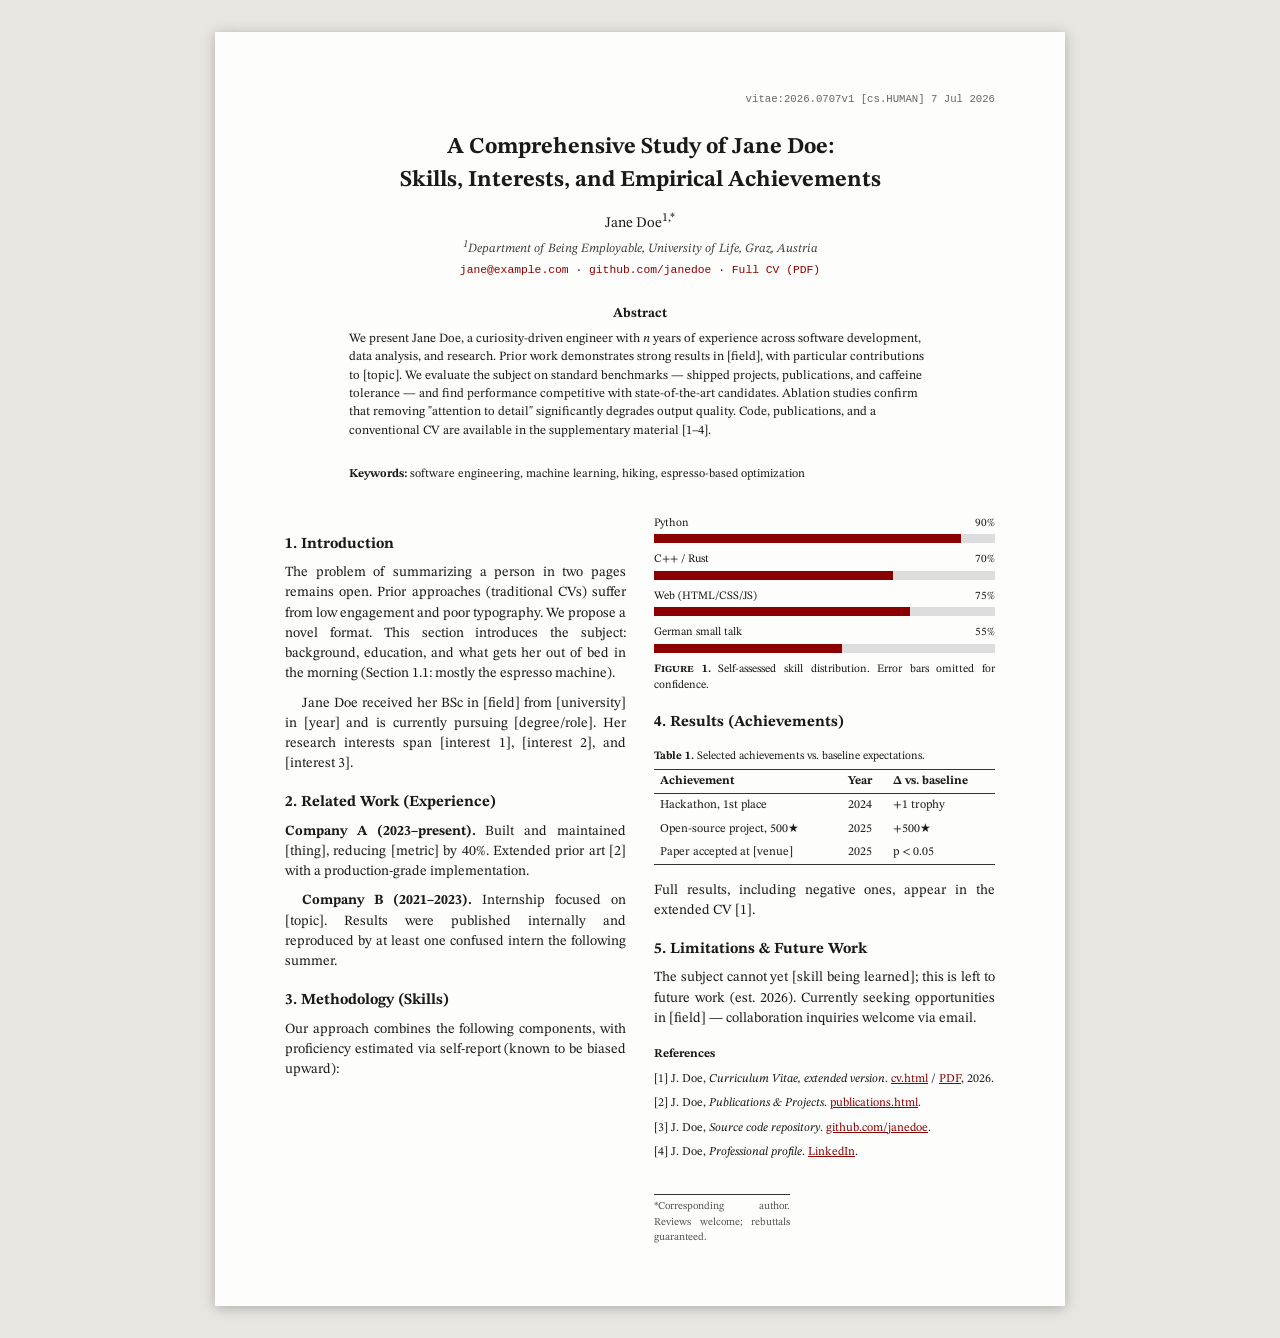
==== index.html @ f728c731 "Initial commit" ====
<!DOCTYPE html>
<html lang="en">
<head>
<meta charset="UTF-8">
<meta name="viewport" content="width=device-width, initial-scale=1.0">
<title>A Comprehensive Study of J. Doe — Curriculum Vitae</title>
<link rel="preconnect" href="https://fonts.googleapis.com">
<link href="https://fonts.googleapis.com/css2?family=STIX+Two+Text:ital,wght@0,400;0,600;0,700;1,400&display=swap" rel="stylesheet">
<link rel="stylesheet" href="style.css">
</head>
<body>
<div class="paper">

  <div class="arxiv-tag">vitae:2026.0707v1 [cs.HUMAN] 7 Jul 2026</div>

  <h1 class="title">A Comprehensive Study of Jane Doe:<br>Skills, Interests, and Empirical Achievements</h1>

  <div class="authors">Jane Doe<sup>1,*</sup></div>
  <div class="affil"><sup>1</sup>Department of Being Employable, University of Life, Graz, Austria</div>
  <div class="contact">
    <a href="mailto:jane@example.com">jane@example.com</a> ·
    <a href="https://github.com/janedoe">github.com/janedoe</a> ·
    <a href="cv.html">Full CV (PDF)</a>
  </div>

  <div class="abstract">
    <div class="label">Abstract</div>
    <p>We present Jane Doe, a curiosity-driven engineer with <i>n</i> years of experience across software development, data analysis, and research. Prior work demonstrates strong results in [field], with particular contributions to [topic]. We evaluate the subject on standard benchmarks — shipped projects, publications, and caffeine tolerance — and find performance competitive with state-of-the-art candidates. Ablation studies confirm that removing "attention to detail" significantly degrades output quality. Code, publications, and a conventional CV are available in the supplementary material [1–4].</p>
  </div>

  <div class="keywords"><b>Keywords:</b> software engineering, machine learning, hiking, espresso-based optimization</div>

  <div class="body-cols">

    <h2>1. Introduction</h2>
    <p class="noindent">The problem of summarizing a person in two pages remains open. Prior approaches (traditional CVs) suffer from low engagement and poor typography. We propose a novel format. This section introduces the subject: background, education, and what gets her out of bed in the morning (Section 1.1: mostly the espresso machine).</p>
    <p>Jane Doe received her BSc in [field] from [university] in [year] and is currently pursuing [degree/role]. Her research interests span [interest 1], [interest 2], and [interest 3].</p>

    <h2>2. Related Work (Experience)</h2>
    <p class="noindent"><b>Company A (2023–present).</b> Built and maintained [thing], reducing [metric] by 40%. Extended prior art [2] with a production-grade implementation.</p>
    <p><b>Company B (2021–2023).</b> Internship focused on [topic]. Results were published internally and reproduced by at least one confused intern the following summer.</p>

    <h2>3. Methodology (Skills)</h2>
    <p class="noindent">Our approach combines the following components, with proficiency estimated via self-report (known to be biased upward):</p>
    <figure>
      <div class="bar-label"><span>Python</span><span>90%</span></div>
      <div class="bar"><span style="width:90%"></span></div>
      <div class="bar-label"><span>C++ / Rust</span><span>70%</span></div>
      <div class="bar"><span style="width:70%"></span></div>
      <div class="bar-label"><span>Web (HTML/CSS/JS)</span><span>75%</span></div>
      <div class="bar"><span style="width:75%"></span></div>
      <div class="bar-label"><span>German small talk</span><span>55%</span></div>
      <div class="bar"><span style="width:55%"></span></div>
      <figcaption><b>Figure 1.</b> Self-assessed skill distribution. Error bars omitted for confidence.</figcaption>
    </figure>

    <h2>4. Results (Achievements)</h2>
    <figure>
      <table>
        <caption><b>Table 1.</b> Selected achievements vs. baseline expectations.</caption>
        <thead><tr><th>Achievement</th><th>Year</th><th>Δ vs. baseline</th></tr></thead>
        <tbody>
          <tr><td>Hackathon, 1st place</td><td>2024</td><td>+1 trophy</td></tr>
          <tr><td>Open-source project, 500★</td><td>2025</td><td>+500★</td></tr>
          <tr><td>Paper accepted at [venue]</td><td>2025</td><td>p &lt; 0.05</td></tr>
        </tbody>
      </table>
    </figure>
    <p class="noindent">Full results, including negative ones, appear in the extended CV [1].</p>

    <h2>5. Limitations &amp; Future Work</h2>
    <p class="noindent">The subject cannot yet [skill being learned]; this is left to future work (est. 2026). Currently seeking opportunities in [field] — collaboration inquiries welcome via email.</p>

    <h2 class="references">References</h2>
    <div class="references">
      <ol>
        <li>J. Doe, <i>Curriculum Vitae, extended version</i>. <a href="cv.html">cv.html</a> / <a href="cv.pdf">PDF</a>, 2026.</li>
        <li>J. Doe, <i>Publications &amp; Projects</i>. <a href="publications.html">publications.html</a>.</li>
        <li>J. Doe, <i>Source code repository</i>. <a href="https://github.com/janedoe">github.com/janedoe</a>.</li>
        <li>J. Doe, <i>Professional profile</i>. <a href="https://linkedin.com/in/janedoe">LinkedIn</a>.</li>
      </ol>
    </div>

    <div class="footnote">*Corresponding author. Reviews welcome; rebuttals guaranteed.</div>
  </div>
</div>
</body>
</html>
---- style.css ----
:root {
--ink: #1a1a1a;
--accent: #8b0000;
--rule: #333;
}
* { margin: 0; padding: 0; box-sizing: border-box; }
body {
font-family: "STIX Two Text", "Times New Roman", serif;
color: var(--ink);
background: #e8e6e1;
line-height: 1.45;
font-size: 10.5pt;
}
.paper {
max-width: 850px;
margin: 2rem auto;
background: #fdfdfc;
padding: 60px 70px;
box-shadow: 0 2px 12px rgba(0,0,0,.25);
}
/* ---------- Header block ---------- */
.arxiv-tag {
font-family: monospace;
font-size: 8pt;
color: #666;
text-align: right;
margin-bottom: 1.5rem;
}
h1.title {
text-align: center;
font-size: 17pt;
font-weight: 700;
margin-bottom: .8rem;
}
.authors {
text-align: center;
font-size: 11pt;
margin-bottom: .2rem;
}
.affil {
text-align: center;
font-style: italic;
font-size: 9.5pt;
color: #444;
margin-bottom: .2rem;
}
.contact {
text-align: center;
font-family: monospace;
font-size: 8.5pt;
margin-bottom: 1.6rem;
}
.contact a { color: var(--accent); text-decoration: none; }
/* ---------- Abstract ---------- */
.abstract {
margin: 0 auto 1.6rem;
max-width: 82%;
font-size: 9.5pt;
}
.abstract .label {
text-align: center;
font-weight: 700;
font-size: 10pt;
margin-bottom: .4rem;
}
.keywords {
max-width: 82%;
margin: 0 auto 2rem;
font-size: 9pt;
}
/* ---------- Two-column body ---------- */
.body-cols {
column-count: 2;
column-gap: 28px;
text-align: justify;
hyphens: auto;
}
h2 {
font-size: 11.5pt;
margin: 1.1rem 0 .45rem;
break-after: avoid;
}
h3 {
font-size: 10.5pt;
font-style: italic;
font-weight: 600;
margin: .8rem 0 .3rem;
}
p { margin-bottom: .55rem; text-indent: 1.2em; }
p.noindent, .abstract p { text-indent: 0; }
a { color: var(--accent); }
/* ---------- Figure / table ---------- */
figure {
break-inside: avoid;
margin: .9rem 0;
text-align: center;
}
figcaption {
font-size: 8.5pt;
margin-top: .35rem;
text-align: justify;
}
figcaption b { font-variant: small-caps; }
table {
width: 100%;
border-collapse: collapse;
font-size: 9pt;
}
table caption {
font-size: 8.5pt;
caption-side: top;
margin-bottom: .3rem;
text-align: justify;
}
th, td { padding: 3px 6px; text-align: left; }
thead tr { border-top: 1.5px solid var(--rule); border-bottom: 1px solid var(--rule); }
tbody tr:last-child { border-bottom: 1.5px solid var(--rule); }
/* ---------- Skill bars styled as a chart ---------- */
.bar { background: #ddd; height: 9px; margin: 3px 0 8px; }
.bar > span { display: block; height: 100%; background: var(--accent); }
.bar-label { font-size: 8.5pt; display: flex; justify-content: space-between; }
/* ---------- References ---------- */
.references { font-size: 9pt; }
.references ol { list-style: none; counter-reset: ref; padding-left: 0; }
.references li {
counter-increment: ref;
padding-left: 2em;
text-indent: -2em;
margin-bottom: .45rem;
}
.references li::before { content: "[" counter(ref) "] "; }
/* ---------- Footer ---------- */
.footnote {
border-top: 1px solid var(--rule);
width: 40%;
margin-top: 2rem;
padding-top: .3rem;
font-size: 8pt;
color: #555;
}
@media (max-width: 700px) {
.paper { padding: 34px 24px; margin: 0; }
.body-cols { column-count: 1; }
.abstract, .keywords { max-width: 100%; }
}
@media print {
body { background: #fff; }
.paper { box-shadow: none; margin: 0; max-width: 100%; }
}
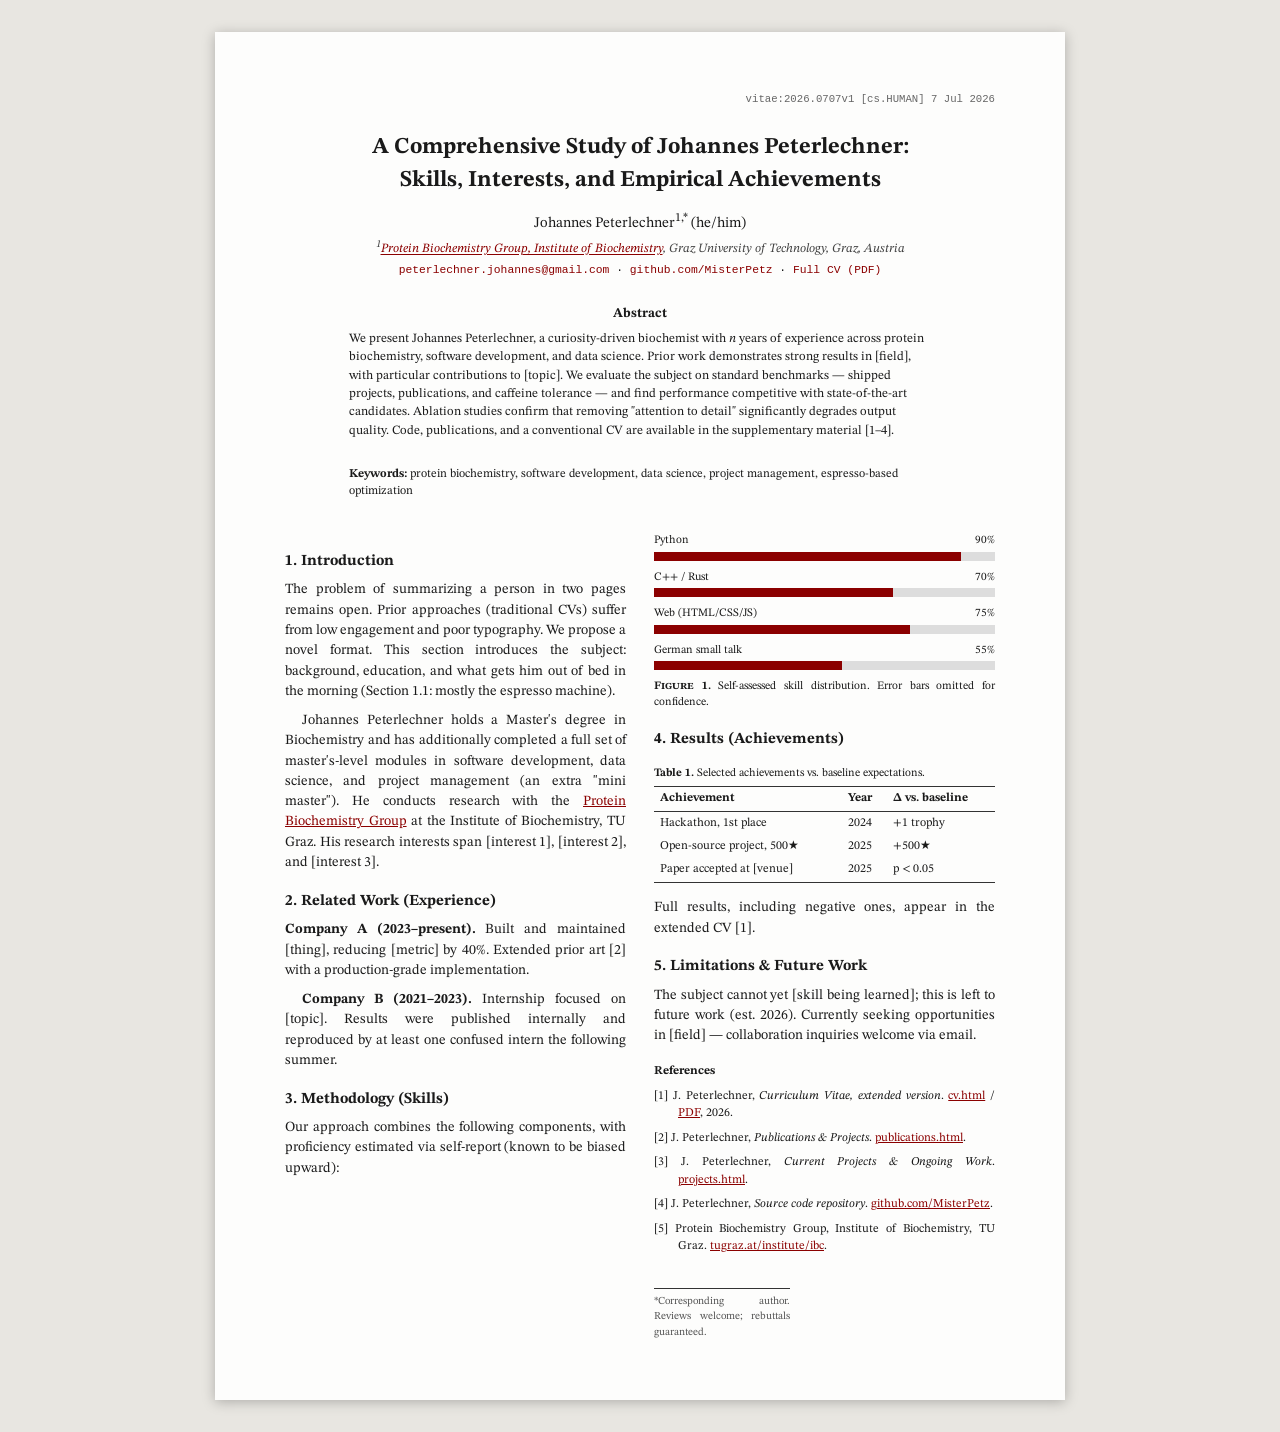
==== commit cc48dc5d: "Updated projects" ====
--- a/index.html
+++ b/index.html
@@ -3,7 +3,7 @@
 <head>
 <meta charset="UTF-8">
 <meta name="viewport" content="width=device-width, initial-scale=1.0">
-<title>A Comprehensive Study of J. Doe — Curriculum Vitae</title>
+<title>A Comprehensive Study of J. Peterlechner — Curriculum Vitae</title>
 <link rel="preconnect" href="https://fonts.googleapis.com">
 <link href="https://fonts.googleapis.com/css2?family=STIX+Two+Text:ital,wght@0,400;0,600;0,700;1,400&display=swap" rel="stylesheet">
 <link rel="stylesheet" href="style.css">
@@ -13,28 +13,28 @@
 
   <div class="arxiv-tag">vitae:2026.0707v1 [cs.HUMAN] 7 Jul 2026</div>
 
-  <h1 class="title">A Comprehensive Study of Jane Doe:<br>Skills, Interests, and Empirical Achievements</h1>
+  <h1 class="title">A Comprehensive Study of Johannes Peterlechner:<br>Skills, Interests, and Empirical Achievements</h1>
 
-  <div class="authors">Jane Doe<sup>1,*</sup></div>
-  <div class="affil"><sup>1</sup>Department of Being Employable, University of Life, Graz, Austria</div>
+  <div class="authors">Johannes Peterlechner<sup>1,*</sup> (he/him)</div>
+  <div class="affil"><sup>1</sup><a href="https://www.tugraz.at/institute/ibc/research/research-groups/protein-biochemistry">Protein Biochemistry Group, Institute of Biochemistry</a>, Graz University of Technology, Graz, Austria</div>
   <div class="contact">
-    <a href="mailto:jane@example.com">jane@example.com</a> ·
-    <a href="https://github.com/janedoe">github.com/janedoe</a> ·
+    <a href="mailto:peterlechner.johannes@gmail.com">peterlechner.johannes@gmail.com</a> ·
+    <a href="https://github.com/MisterPetz">github.com/MisterPetz</a> ·
     <a href="cv.html">Full CV (PDF)</a>
   </div>
 
   <div class="abstract">
     <div class="label">Abstract</div>
-    <p>We present Jane Doe, a curiosity-driven engineer with <i>n</i> years of experience across software development, data analysis, and research. Prior work demonstrates strong results in [field], with particular contributions to [topic]. We evaluate the subject on standard benchmarks — shipped projects, publications, and caffeine tolerance — and find performance competitive with state-of-the-art candidates. Ablation studies confirm that removing "attention to detail" significantly degrades output quality. Code, publications, and a conventional CV are available in the supplementary material [1–4].</p>
+    <p>We present Johannes Peterlechner, a curiosity-driven biochemist with <i>n</i> years of experience across protein biochemistry, software development, and data science. Prior work demonstrates strong results in [field], with particular contributions to [topic]. We evaluate the subject on standard benchmarks — shipped projects, publications, and caffeine tolerance — and find performance competitive with state-of-the-art candidates. Ablation studies confirm that removing "attention to detail" significantly degrades output quality. Code, publications, and a conventional CV are available in the supplementary material [1–4].</p>
   </div>
 
-  <div class="keywords"><b>Keywords:</b> software engineering, machine learning, hiking, espresso-based optimization</div>
+  <div class="keywords"><b>Keywords:</b> protein biochemistry, software development, data science, project management, espresso-based optimization</div>
 
   <div class="body-cols">
 
     <h2>1. Introduction</h2>
-    <p class="noindent">The problem of summarizing a person in two pages remains open. Prior approaches (traditional CVs) suffer from low engagement and poor typography. We propose a novel format. This section introduces the subject: background, education, and what gets her out of bed in the morning (Section 1.1: mostly the espresso machine).</p>
-    <p>Jane Doe received her BSc in [field] from [university] in [year] and is currently pursuing [degree/role]. Her research interests span [interest 1], [interest 2], and [interest 3].</p>
+    <p class="noindent">The problem of summarizing a person in two pages remains open. Prior approaches (traditional CVs) suffer from low engagement and poor typography. We propose a novel format. This section introduces the subject: background, education, and what gets him out of bed in the morning (Section 1.1: mostly the espresso machine).</p>
+    <p>Johannes Peterlechner holds a Master's degree in Biochemistry and has additionally completed a full set of master's-level modules in software development, data science, and project management (an extra "mini master"). He conducts research with the <a href="https://www.tugraz.at/institute/ibc/research/research-groups/protein-biochemistry">Protein Biochemistry Group</a> at the Institute of Biochemistry, TU Graz. His research interests span [interest 1], [interest 2], and [interest 3].</p>
 
     <h2>2. Related Work (Experience)</h2>
     <p class="noindent"><b>Company A (2023–present).</b> Built and maintained [thing], reducing [metric] by 40%. Extended prior art [2] with a production-grade implementation.</p>
@@ -74,10 +74,11 @@
     <h2 class="references">References</h2>
     <div class="references">
       <ol>
-        <li>J. Doe, <i>Curriculum Vitae, extended version</i>. <a href="cv.html">cv.html</a> / <a href="cv.pdf">PDF</a>, 2026.</li>
-        <li>J. Doe, <i>Publications &amp; Projects</i>. <a href="publications.html">publications.html</a>.</li>
-        <li>J. Doe, <i>Source code repository</i>. <a href="https://github.com/janedoe">github.com/janedoe</a>.</li>
-        <li>J. Doe, <i>Professional profile</i>. <a href="https://linkedin.com/in/janedoe">LinkedIn</a>.</li>
+        <li>J. Peterlechner, <i>Curriculum Vitae, extended version</i>. <a href="cv.html">cv.html</a> / <a href="cv.pdf">PDF</a>, 2026.</li>
+        <li>J. Peterlechner, <i>Publications &amp; Projects</i>. <a href="publications.html">publications.html</a>.</li>
+        <li>J. Peterlechner, <i>Current Projects &amp; Ongoing Work</i>. <a href="projects.html">projects.html</a>.</li>
+        <li>J. Peterlechner, <i>Source code repository</i>. <a href="https://github.com/MisterPetz">github.com/MisterPetz</a>.</li>
+        <li>Protein Biochemistry Group, Institute of Biochemistry, TU Graz. <a href="https://www.tugraz.at/institute/ibc/research/research-groups/protein-biochemistry">tugraz.at/institute/ibc</a>.</li>
       </ol>
     </div>
 
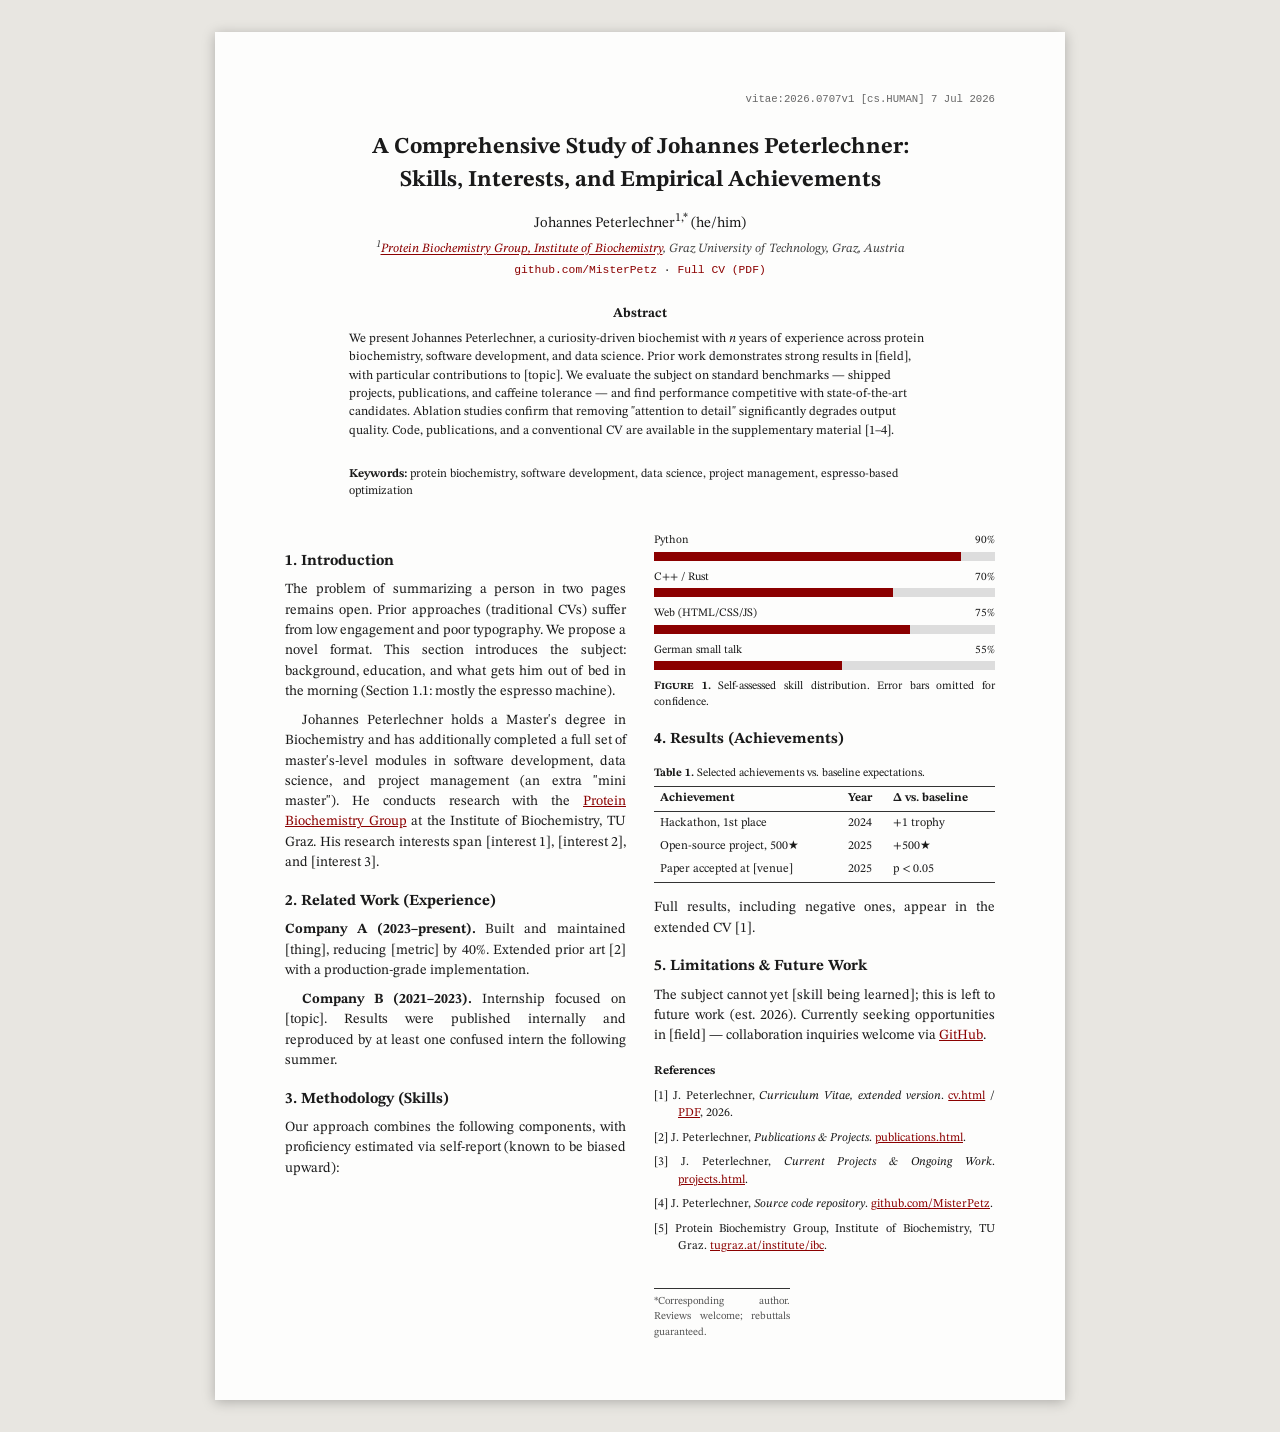
==== commit 9a8281f3: "Removed plain text email" ====
--- a/index.html
+++ b/index.html
@@ -18,7 +18,6 @@
   <div class="authors">Johannes Peterlechner<sup>1,*</sup> (he/him)</div>
   <div class="affil"><sup>1</sup><a href="https://www.tugraz.at/institute/ibc/research/research-groups/protein-biochemistry">Protein Biochemistry Group, Institute of Biochemistry</a>, Graz University of Technology, Graz, Austria</div>
   <div class="contact">
-    <a href="mailto:peterlechner.johannes@gmail.com">peterlechner.johannes@gmail.com</a> ·
     <a href="https://github.com/MisterPetz">github.com/MisterPetz</a> ·
     <a href="cv.html">Full CV (PDF)</a>
   </div>
@@ -69,7 +68,7 @@
     <p class="noindent">Full results, including negative ones, appear in the extended CV [1].</p>
 
     <h2>5. Limitations &amp; Future Work</h2>
-    <p class="noindent">The subject cannot yet [skill being learned]; this is left to future work (est. 2026). Currently seeking opportunities in [field] — collaboration inquiries welcome via email.</p>
+    <p class="noindent">The subject cannot yet [skill being learned]; this is left to future work (est. 2026). Currently seeking opportunities in [field] — collaboration inquiries welcome via <a href="https://github.com/MisterPetz">GitHub</a>.</p>
 
     <h2 class="references">References</h2>
     <div class="references">
